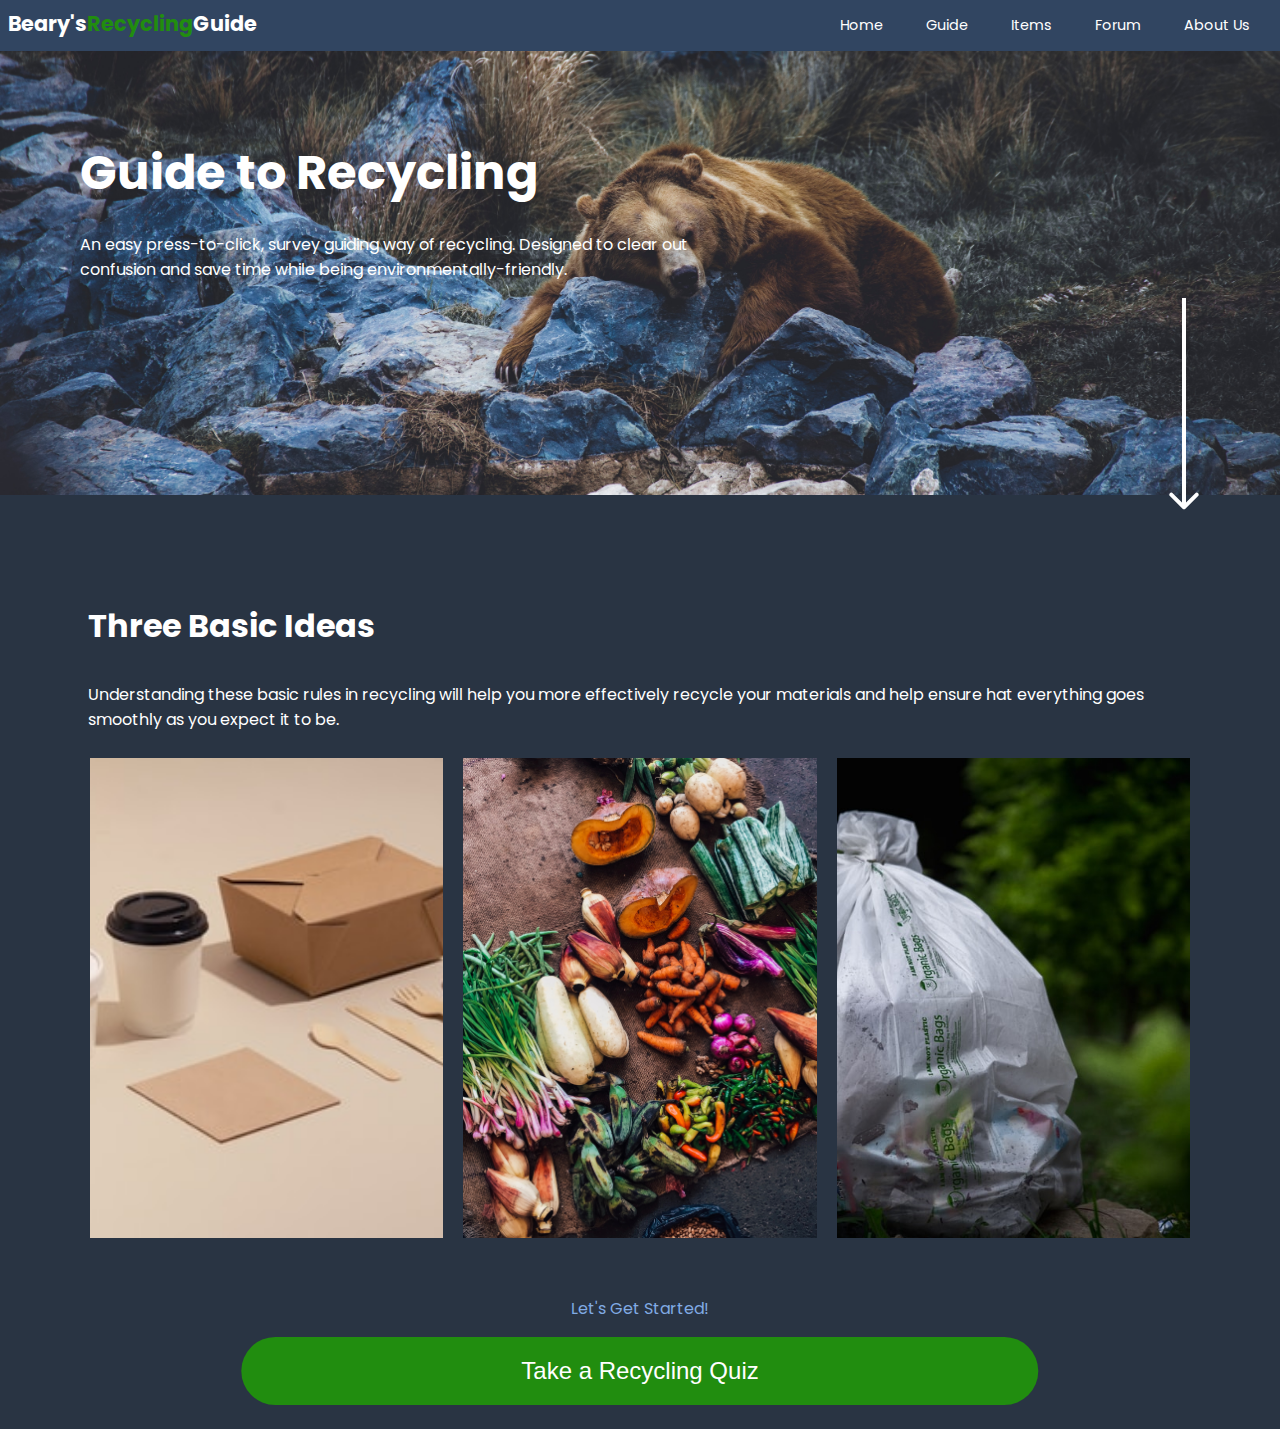
==== index.html @ f14ce835 "init" ====
<!DOCTYPE html>
<html lang="en">
    <head>
        <meta charset="UTF-8">
        <meta http-equiv="X-UA-Compatible" content="IE=edge">
        <meta name="viewport" content="width=device-width, initial-scale=1.0">
        <title>Home</title>
        <link rel="preconnect" href="https://fonts.googleapis.com">
        <link rel="preconnect" href="https://fonts.gstatic.com" crossorigin>
        <link href="https://fonts.googleapis.com/css2?family=Poppins:wght@400;700&display=swap" rel="stylesheet">
        <link rel="stylesheet" href="css/main.css">
    </head>
    <body>
        <header id="navbar"> <!--The Navigation bar-->
            <a href="#" class="logo">Beary's<span>Recycling</span>Guide</a>
            <svg class = "menu" xmlns="http://www.w3.org/2000/svg" viewBox="0 0 25 17.667">
                <g id="Group_145" data-name="Group 145" transform="translate(-260.5 -1229.833)">
                  <g id="Icon_feather-menu" data-name="Icon feather-menu" transform="translate(257.5 1222.333)">
                    <path id="Path_321" data-name="Path 321" d="M4.5,18H17.537" transform="translate(0 -1.667)" fill="none" stroke="#000" stroke-linecap="round" stroke-linejoin="round" stroke-width="3"/>
                    <path id="Path_322" data-name="Path 322" d="M4.5,9h22" fill="none" stroke="#000" stroke-linecap="round" stroke-linejoin="round" stroke-width="3"/>
                    <path id="Path_323" data-name="Path 323" d="M4.5,27h22" transform="translate(0 -3.333)" fill="none" stroke="#000" stroke-linecap="round" stroke-linejoin="round" stroke-width="3"/>
                  </g>
                </g>
            </svg>
            <nav>
                <img class= "close" src="images/closing.svg" alt="close-button">
                <ul>
                    <li><a href="#">Home</a></li>
                    <li><a href="#">Guide</a></li>
                    
                    <li class="dropdown">
                        <button class="dropbtn">Items<i class="fa fa-caret-down"></i></button>
                        <ul class="dropdown-content">
                            <li><a href="#">Plastic</a></li>
                            <li><a href="#">Paper</a></li>
                            <li><a href="#">Flammable Items</a></li>
                            <li><a href="#">Clothing</a></li>
                            <li><a href="#">Electronics</a></li>
                        </ul>   
                    </li>

                    <li><a href="#">Forum</a></li>
                    <li><a href="#">About Us</a></li>
                </ul>
            </nav>
        </header>
        <div class="hero-img"></div>
        <div class="wrapper">
            
            <section class="hero">
                <h1>Guide to Recycling</h1>
                <p>An easy press-to-click, survey guiding way of recycling. Designed to clear out confusion and save time while being environmentally-friendly.</p>
                <svg class="down-arrow" viewBox="0 0 24 159" fill="none" xmlns="http://www.w3.org/2000/svg">
                    <path d="M10.9393 158.061C11.5251 158.646 12.4749 158.646 13.0607 158.061L22.6066 148.515C23.1924 147.929 23.1924 146.979 22.6066 146.393C22.0208 145.808 21.0711 145.808 20.4853 146.393L12 154.879L3.51473 146.393C2.92894 145.808 1.97919 145.808 1.3934 146.393C0.807618 146.979 0.807618 147.929 1.3934 148.515L10.9393 158.061ZM10.5 6.55671e-08L10.5 157L13.5 157L13.5 -6.55671e-08L10.5 6.55671e-08Z" fill="white"/>
                </svg>
            </section>
            
            <section class="simple-info">
                <h3>Three Basic Ideas</h3>
                <p>Understanding these basic rules in recycling will help you more effectively recycle your materials and help ensure hat everything goes smoothly as you expect it to be.</p>
                <div class = "pics">
                    <div class="column">
                        <div class="info-pic-a">
                            <img src="images/recyclables.jpg" alt="Recyclables" class="info-image" style="width:100%">
                            <div class="overlay">
                                <div class="text">Plastic bottles, cans, paper and cardboard materials are very much recycle.</div>
                            </div>
                        </div>
                    </div>

                    <div class="column">
                        <div class="info-pic-b">
                            <img src="images/food-waste.jpg" alt="Food" class="info-image">
                            <div class="overlay">
                                <div class="text">Remove any food and liquid on or in any recycable materials to ensure recycables are recycled.</div>
                            </div>
                        </div>
                    </div>

                    <div class="column">
                        <div class="info-pic-c">
                            <img src="images/plastic-bags.jpg" alt="Plastic" class="info-image">
                            <div class="overlay">
                                <div class="text">Don't recycle any loose plastic bags or have recyclables bagged.</div>
                            </div>
                        </div>
                    </div>
                <div>
            </section>

            <section class="guide">
                <p class="small-txt">Let's Get Started!</p>
                <button class="guide-btn" onclick="location.href='http://www.google.com'" type="button"> Take a Recycling Quiz</button>
            </section>
        </div>
        <script src="script.js"></script>
    </body>
</html>
---- css/main.css ----
body {
  margin: 0;
  font-family: "Poppins", sans-serif;
  color: white;
  background: #293443;
}

.wrapper {
  margin: 1.5em;
}

a {
  text-decoration: none;
  font-size: 1.3rem;
}

.hero-img {
  position: absolute;
  top: 0;
  left: 0;
  background: url("../images/hero-img.jpg");
  background-size: cover;
  background-position-x: 50%;
  background-position-y: 0%;
  width: 100%;
  height: 100vh;
  z-index: -1;
  -webkit-animation: introload 1.5s forwards;
          animation: introload 1.5s forwards;
}

.logo {
  color: white;
  font-weight: bold;
}
.logo span {
  color: #218D0F;
}

nav {
  position: fixed;
  right: 0;
  top: 0;
  background: #314561;
  width: 50%;
  height: 100vh;
  z-index: 1;
  transform: translateX(100%);
  transition: transform 0.5s ease-in-out;
}
nav ul {
  list-style-type: none;
  padding: 0;
  margin-top: 8em;
}
nav ul button {
  color: white;
  padding: 0.75em 2em;
  text-align: left;
  cursor: pointer;
  background: #314561;
  width: 100%;
  font-family: "Poppins", sans-serif;
  font-size: 1.3rem;
  border: none;
}
nav ul button:hover {
  background: #415269;
}
nav ul a {
  color: white;
  padding: 0.75em 2em;
  display: block;
}
nav ul a:hover {
  background: #415269;
}
nav ul .active {
  background-color: green;
  color: white;
}
nav ul .dropdown-content {
  display: none;
  background-color: #212f42;
  margin: 0px;
  padding-left: 0px;
}
nav img {
  cursor: pointer;
  float: right;
  margin: 1em;
  width: 3em;
  filter: invert(100%);
}

.open-nav {
  transform: translateX(0%);
}

header {
  display: flex;
  justify-content: space-between;
  background: #314561;
  padding: 0.5em;
  margin-top: 0px;
}
header svg {
  width: 3em;
  margin-top: 0;
  cursor: pointer;
  filter: invert(100%) sepia(0%) saturate(0%) hue-rotate(0deg) brightness(100%) contrast(100%);
}

.sticky {
  position: fixed;
  top: 0;
  width: 100vw;
  padding: 0.5em 5em;
  z-index: 3;
}

.sticky + .content {
  padding-top: 60px;
}

h1 {
  font-size: 3rem;
  margin-top: 2em;
  line-height: 3.3rem;
}

section.hero {
  color: white;
  height: 90vh;
  -webkit-animation: moveDown 1s ease-in-out forwards;
          animation: moveDown 1s ease-in-out forwards;
}
section.hero .down-arrow {
  position: absolute;
  right: 5em;
  bottom: 10em;
  width: 2em;
  margin-top: 5em;
  z-index: -1;
  animation: moveArrow 1s alternate-reverse infinite;
}

.simple-info img {
  width: 100%;
  -o-object-fit: cover;
     object-fit: cover;
  position: relative;
  height: 30em;
  margin-bottom: 2em;
}
.simple-info h3 {
  font-size: 2rem;
  margin-top: 0.3em;
  margin-left: 0.5rem;
}
.simple-info p {
  margin-left: 0.5rem;
  margin-right: 0.5rem;
}

.info-pic-a {
  position: relative;
  width: 100%;
}

.info-pic-b {
  position: relative;
  width: 100%;
}

.info-pic-c {
  position: relative;
  width: 100%;
}

.info-image {
  display: block;
  width: 100%;
  height: auto;
}

.overlay {
  position: absolute;
  top: 0;
  bottom: 0;
  left: 0;
  right: 0;
  height: 100%;
  width: 100%;
  opacity: 0%;
  transition: 0.5s ease;
  background-color: #218D0F;
}

.info-pic-a:hover .overlay {
  opacity: 1;
}

.info-pic-b:hover .overlay {
  opacity: 1;
}

.info-pic-c:hover .overlay {
  opacity: 1;
}

.text {
  color: white;
  font-size: 1.75rem;
  position: absolute;
  top: 50%;
  left: 50%;
  transform: translate(-50%, -50%);
  text-align: center;
}

.guide p {
  font-size: 1rem;
  text-align: center;
  color: #81ABE4;
}
.guide button {
  position: relative;
  top: 50%;
  left: 50%;
  font-size: 1.5rem;
  transform: translate(-50%, 0%);
  color: white;
  font-weight: medium;
  background-color: #218D0F;
  border: none;
  text-align: center;
  padding: 20px 25%;
  border-radius: 100px;
  cursor: pointer;
}
.guide button:hover {
  background-color: #166108;
}

@media only screen and (min-width: 680px) {
  body {
    font-family: "Poppins", sans-serif;
  }
  .wrapper {
    margin: 1.5em 5em;
  }
}
@media only screen and (min-width: 920px) {
  .menu {
    display: none;
  }
  nav {
    transform: translateX(0);
    position: relative;
    display: block;
    width: auto;
    height: auto;
    background: none;
  }
  nav img {
    display: none;
  }
  nav ul {
    display: flex;
    margin: 0;
  }
  nav ul a {
    color: white;
    padding: 0.5em 1.5em;
    font-size: 0.9rem;
  }
  nav ul a:hover {
    background: none;
    text-decoration: underline;
  }
  nav ul button {
    color: white;
    padding: 0.5em 1.5em;
    cursor: pointer;
    background: none;
    width: 100%;
    font-size: 0.9rem;
    border: none;
  }
  nav ul button:hover {
    background: none;
    text-decoration: underline;
  }
  nav ul .dropdown {
    float: left;
    overflow: hidden;
  }
  nav ul .dropdown-content {
    display: none;
    position: absolute;
    min-width: 160px;
    background-color: hsl(215deg, 33%, 29%);
    z-index: 2;
    opacity: 1;
  }
  nav ul .dropdown-content a {
    float: none;
    padding: 12px 16px;
    display: block;
  }
  nav ul .dropdown-content a:hover {
    background: hsl(215deg, 31%, 18%);
    text-decoration: none;
  }
  nav ul .dropdown:hover .dropdown-content {
    display: block;
  }
  .hero-img {
    background-position-x: 50%;
    background-position-y: 50%;
    width: 100%;
    height: 55vh;
  }
  section.hero {
    height: auto;
    margin-bottom: 20em;
  }
  section.hero p {
    width: 60%;
  }
  section.hero .down-arrow {
    position: unset;
    float: right;
    margin-top: 0em;
  }
  .pics {
    display: flex;
  }
  .column {
    flex: 40%;
    padding: 10px;
  }
}
@-webkit-keyframes introload {
  from {
    -webkit-clip-path: polygon(0 0, 100% 0, 100% 0, 0 0);
            clip-path: polygon(0 0, 100% 0, 100% 0, 0 0);
  }
  to {
    -webkit-clip-path: polygon(0 0, 100% 0, 100% 100%, 0 100%);
            clip-path: polygon(0 0, 100% 0, 100% 100%, 0 100%);
  }
}
@keyframes introload {
  from {
    -webkit-clip-path: polygon(0 0, 100% 0, 100% 0, 0 0);
            clip-path: polygon(0 0, 100% 0, 100% 0, 0 0);
  }
  to {
    -webkit-clip-path: polygon(0 0, 100% 0, 100% 100%, 0 100%);
            clip-path: polygon(0 0, 100% 0, 100% 100%, 0 100%);
  }
}
@-webkit-keyframes moveArrow {
  from {
    transform: translateY(-30px);
  }
  to {
    transform: translateY(0);
  }
}
@keyframes moveArrow {
  from {
    transform: translateY(-30px);
  }
  to {
    transform: translateY(0);
  }
}/*# sourceMappingURL=main.css.map */
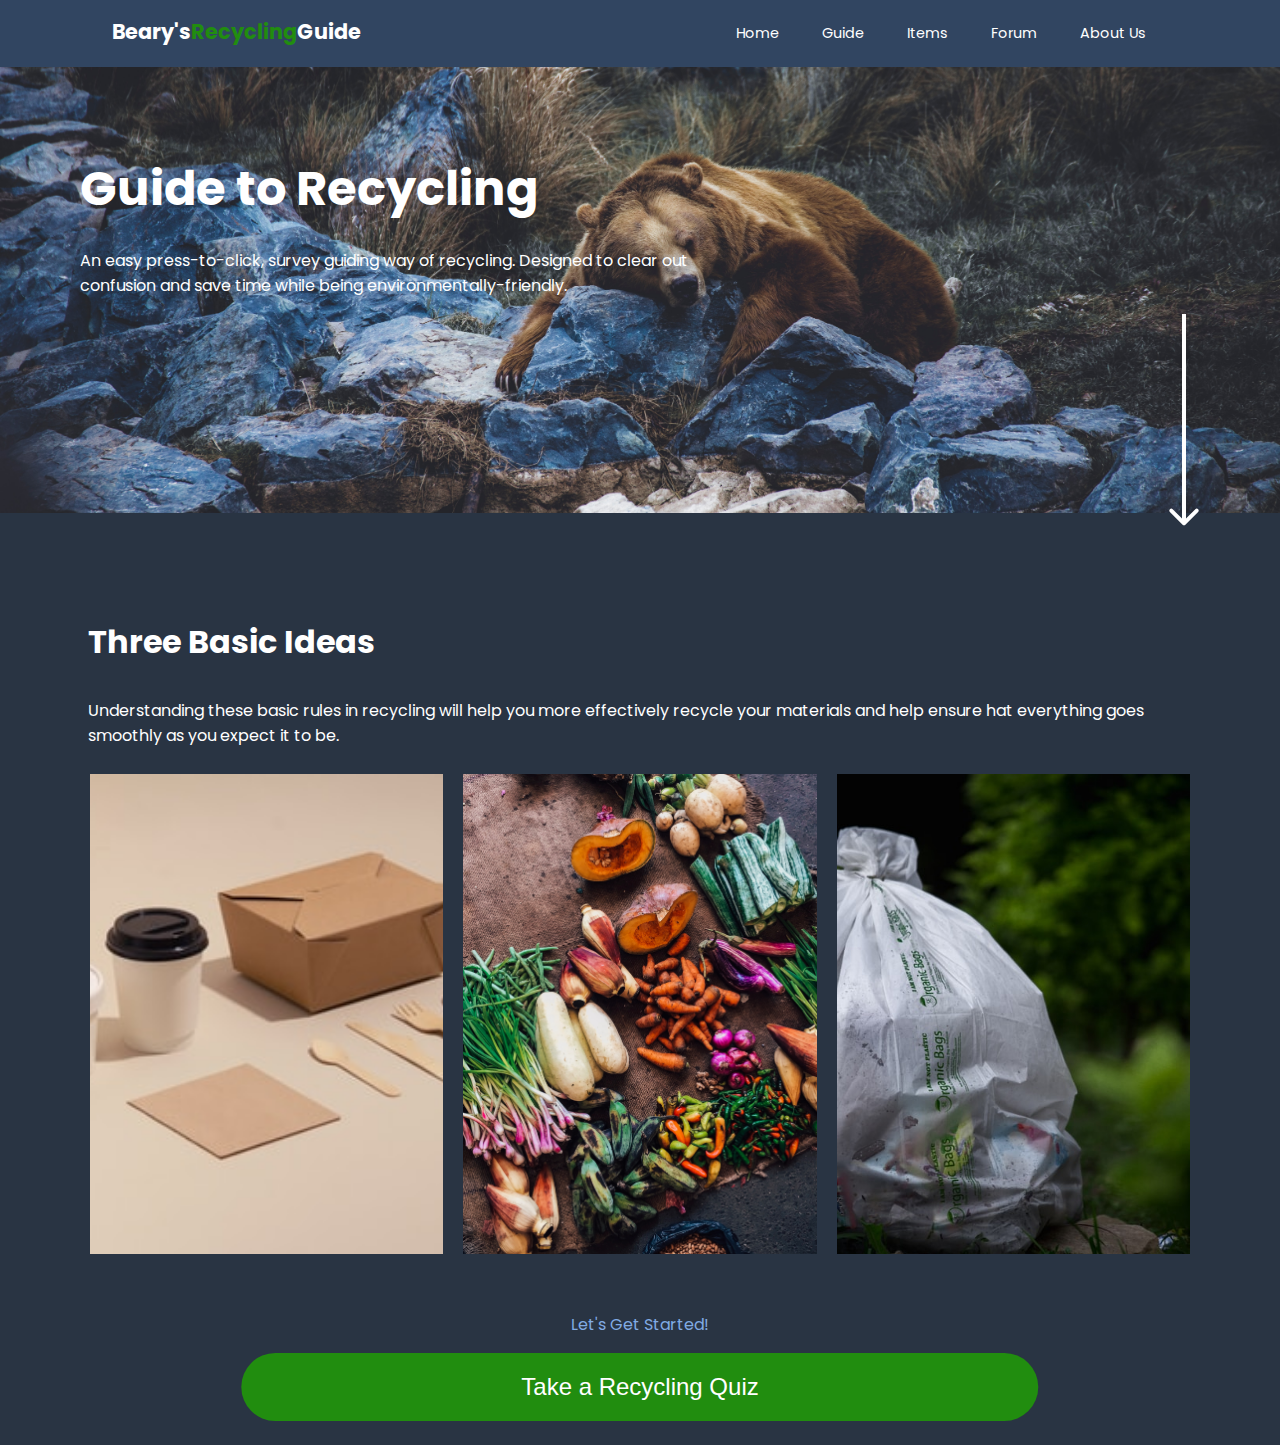
==== commit b3fe89b0: "init" ====
--- a/index.html
+++ b/index.html
@@ -11,39 +11,44 @@
         <link rel="stylesheet" href="css/main.css">
     </head>
     <body>
-        <header id="navbar"> <!--The Navigation bar-->
-            <a href="#" class="logo">Beary's<span>Recycling</span>Guide</a>
-            <svg class = "menu" xmlns="http://www.w3.org/2000/svg" viewBox="0 0 25 17.667">
-                <g id="Group_145" data-name="Group 145" transform="translate(-260.5 -1229.833)">
-                  <g id="Icon_feather-menu" data-name="Icon feather-menu" transform="translate(257.5 1222.333)">
-                    <path id="Path_321" data-name="Path 321" d="M4.5,18H17.537" transform="translate(0 -1.667)" fill="none" stroke="#000" stroke-linecap="round" stroke-linejoin="round" stroke-width="3"/>
-                    <path id="Path_322" data-name="Path 322" d="M4.5,9h22" fill="none" stroke="#000" stroke-linecap="round" stroke-linejoin="round" stroke-width="3"/>
-                    <path id="Path_323" data-name="Path 323" d="M4.5,27h22" transform="translate(0 -3.333)" fill="none" stroke="#000" stroke-linecap="round" stroke-linejoin="round" stroke-width="3"/>
-                  </g>
-                </g>
-            </svg>
-            <nav>
-                <img class= "close" src="images/closing.svg" alt="close-button">
-                <ul>
-                    <li><a href="#">Home</a></li>
-                    <li><a href="#">Guide</a></li>
+        <div class="navbar" id="navbar">
+            <header id="navbar"> <!--The Navigation bar-->
+                
+                    <a href="#" class="logo">Beary's<span>Recycling</span>Guide</a>
+                    <svg class = "menu" xmlns="http://www.w3.org/2000/svg" viewBox="0 0 25 17.667">
+                        <g id="Group_145" data-name="Group 145" transform="translate(-260.5 -1229.833)">
+                        <g id="Icon_feather-menu" data-name="Icon feather-menu" transform="translate(257.5 1222.333)">
+                            <path id="Path_321" data-name="Path 321" d="M4.5,18H17.537" transform="translate(0 -1.667)" fill="none" stroke="#000" stroke-linecap="round" stroke-linejoin="round" stroke-width="3"/>
+                            <path id="Path_322" data-name="Path 322" d="M4.5,9h22" fill="none" stroke="#000" stroke-linecap="round" stroke-linejoin="round" stroke-width="3"/>
+                            <path id="Path_323" data-name="Path 323" d="M4.5,27h22" transform="translate(0 -3.333)" fill="none" stroke="#000" stroke-linecap="round" stroke-linejoin="round" stroke-width="3"/>
+                        </g>
+                        </g>
+                    </svg>
                     
-                    <li class="dropdown">
-                        <button class="dropbtn">Items<i class="fa fa-caret-down"></i></button>
-                        <ul class="dropdown-content">
-                            <li><a href="#">Plastic</a></li>
-                            <li><a href="#">Paper</a></li>
-                            <li><a href="#">Flammable Items</a></li>
-                            <li><a href="#">Clothing</a></li>
-                            <li><a href="#">Electronics</a></li>
-                        </ul>   
-                    </li>
+                    <nav>
+                        <img class= "close" src="images/closing.svg" alt="close-button">
+                        <ul>
+                            <li><a href="#">Home</a></li>
+                            <li><a href="#">Guide</a></li>
+                            
+                            <li class="dropdown">
+                                <button class="dropbtn">Items<i class="fa fa-caret-down"></i></button>
+                                <ul class="dropdown-content">
+                                    <li><a href="#">Plastic</a></li>
+                                    <li><a href="#">Paper</a></li>
+                                    <li><a href="#">Flammable Items</a></li>
+                                    <li><a href="#">Clothing</a></li>
+                                    <li><a href="#">Electronics</a></li>
+                                </ul>   
+                            </li>
 
-                    <li><a href="#">Forum</a></li>
-                    <li><a href="#">About Us</a></li>
-                </ul>
-            </nav>
-        </header>
+                            <li><a href="#">Forum</a></li>
+                            <li><a href="#">About Us</a></li>
+                        </ul>
+                    </nav>
+                
+            </header>
+        </div>
         <div class="hero-img"></div>
         <div class="wrapper">
             
--- a/css/main.css
+++ b/css/main.css
@@ -100,27 +100,14 @@
 header {
   display: flex;
   justify-content: space-between;
-  background: #314561;
+  margin: 0px 1.5em;
   padding: 0.5em;
-  margin-top: 0px;
 }
 header svg {
   width: 3em;
   margin-top: 0;
   cursor: pointer;
   filter: invert(100%) sepia(0%) saturate(0%) hue-rotate(0deg) brightness(100%) contrast(100%);
-}
-
-.sticky {
-  position: fixed;
-  top: 0;
-  width: 100vw;
-  padding: 0.5em 5em;
-  z-index: 3;
-}
-
-.sticky + .content {
-  padding-top: 60px;
 }
 
 h1 {
@@ -255,6 +242,21 @@
   .menu {
     display: none;
   }
+  .navbar {
+    padding: 0.5em 5em;
+    background: #314561;
+  }
+  .sticky {
+    position: fixed;
+    display: flex;
+    width: 100%;
+    justify-content: space-between;
+    background: #314561;
+    padding: 0.5em 5em;
+    margin-top: 0px;
+    top: 0;
+    z-index: 3;
+  }
   nav {
     transform: translateX(0);
     position: relative;
@@ -320,7 +322,7 @@
     background-position-x: 50%;
     background-position-y: 50%;
     width: 100%;
-    height: 55vh;
+    height: 57vh;
   }
   section.hero {
     height: auto;
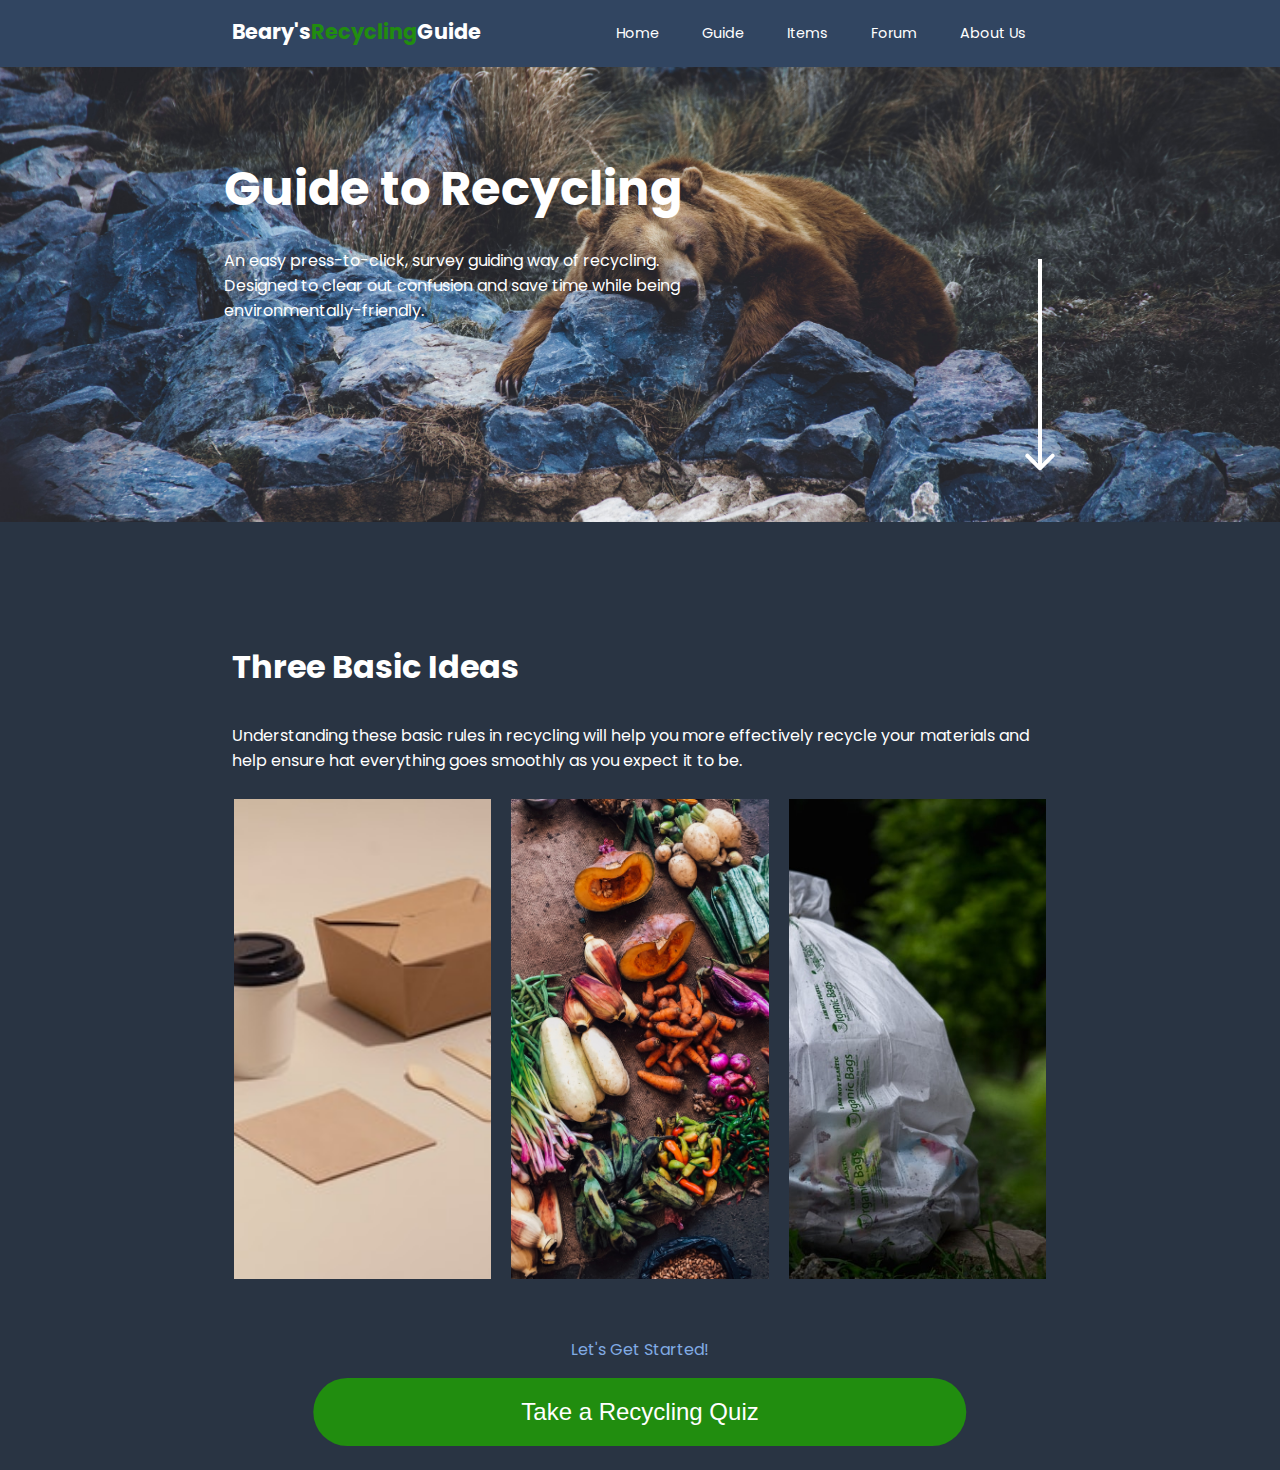
==== commit 0f42f7f3: "init" ====
--- a/index.html
+++ b/index.html
@@ -12,7 +12,7 @@
     </head>
     <body>
         <div class="navbar" id="navbar">
-            <header id="navbar"> <!--The Navigation bar-->
+            <header> <!--The Navigation bar-->
                 
                     <a href="#" class="logo">Beary's<span>Recycling</span>Guide</a>
                     <svg class = "menu" xmlns="http://www.w3.org/2000/svg" viewBox="0 0 25 17.667">
--- a/css/main.css
+++ b/css/main.css
@@ -243,19 +243,14 @@
     display: none;
   }
   .navbar {
-    padding: 0.5em 5em;
+    padding: 0.5em 0em;
     background: #314561;
   }
   .sticky {
     position: fixed;
-    display: flex;
     width: 100%;
-    justify-content: space-between;
-    background: #314561;
-    padding: 0.5em 5em;
-    margin-top: 0px;
-    top: 0;
-    z-index: 3;
+    top: 0px;
+    z-index: 1;
   }
   nav {
     transform: translateX(0);
@@ -322,7 +317,7 @@
     background-position-x: 50%;
     background-position-y: 50%;
     width: 100%;
-    height: 57vh;
+    height: 58vh;
   }
   section.hero {
     height: auto;
@@ -334,7 +329,10 @@
   section.hero .down-arrow {
     position: unset;
     float: right;
-    margin-top: 0em;
+    margin-top: -5em;
+  }
+  .simple-info {
+    margin-top: 0.5em;
   }
   .pics {
     display: flex;
@@ -344,6 +342,14 @@
     padding: 10px;
   }
 }
+@media only screen and (min-width: 1200px) {
+  header {
+    margin: 0px 14em;
+  }
+  .wrapper {
+    margin: 1.5em 14em;
+  }
+}
 @-webkit-keyframes introload {
   from {
     -webkit-clip-path: polygon(0 0, 100% 0, 100% 0, 0 0);
@@ -379,4 +385,24 @@
   to {
     transform: translateY(0);
   }
+}
+@-webkit-keyframes moveDown {
+  from {
+    transform: translateY(-100px);
+    opacity: 0;
+  }
+  to {
+    transform: translateY(0);
+    opacity: 1;
+  }
+}
+@keyframes moveDown {
+  from {
+    transform: translateY(-100px);
+    opacity: 0;
+  }
+  to {
+    transform: translateY(0);
+    opacity: 1;
+  }
 }/*# sourceMappingURL=main.css.map */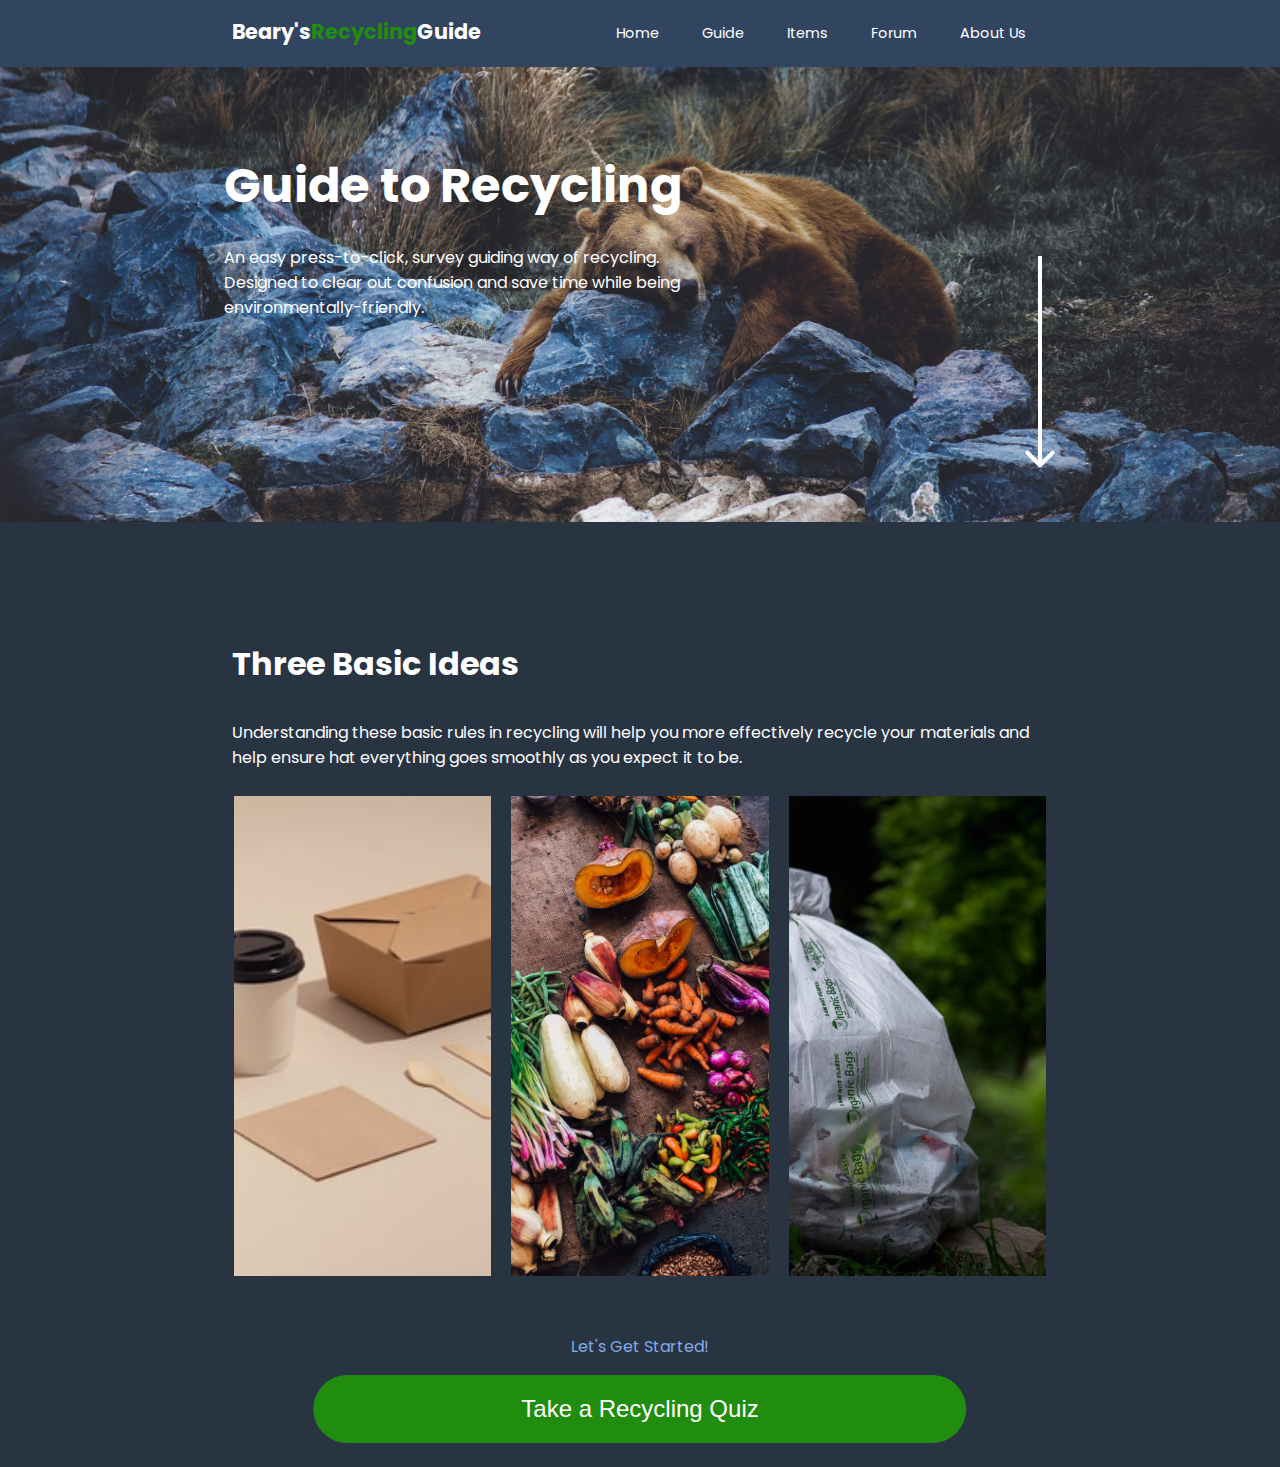
==== commit c14e722c: "init" ====
--- a/index.html
+++ b/index.html
@@ -11,7 +11,7 @@
         <link rel="stylesheet" href="css/main.css">
     </head>
     <body>
-        <div class="navbar" id="navbar">
+        <div class="navbar sticky" id="navbar">
             <header> <!--The Navigation bar-->
                 
                     <a href="#" class="logo">Beary's<span>Recycling</span>Guide</a>
@@ -77,7 +77,7 @@
                         <div class="info-pic-b">
                             <img src="images/food-waste.jpg" alt="Food" class="info-image">
                             <div class="overlay">
-                                <div class="text">Remove any food and liquid on or in any recycable materials to ensure recycables are recycled.</div>
+                                <div class="text">Remove any food and liquid on or in any recyclable so they can be recycled.</div>
                             </div>
                         </div>
                     </div>
--- a/css/main.css
+++ b/css/main.css
@@ -215,8 +215,8 @@
   position: relative;
   top: 50%;
   left: 50%;
+  transform: translate(-50%, 0%);
   font-size: 1.5rem;
-  transform: translate(-50%, 0%);
   color: white;
   font-weight: medium;
   background-color: #218D0F;
@@ -231,8 +231,8 @@
 }
 
 @media only screen and (min-width: 680px) {
-  body {
-    font-family: "Poppins", sans-serif;
+  header {
+    margin: 0em 5em;
   }
   .wrapper {
     margin: 1.5em 5em;
@@ -321,6 +321,7 @@
   }
   section.hero {
     height: auto;
+    margin-top: 10em;
     margin-bottom: 20em;
   }
   section.hero p {
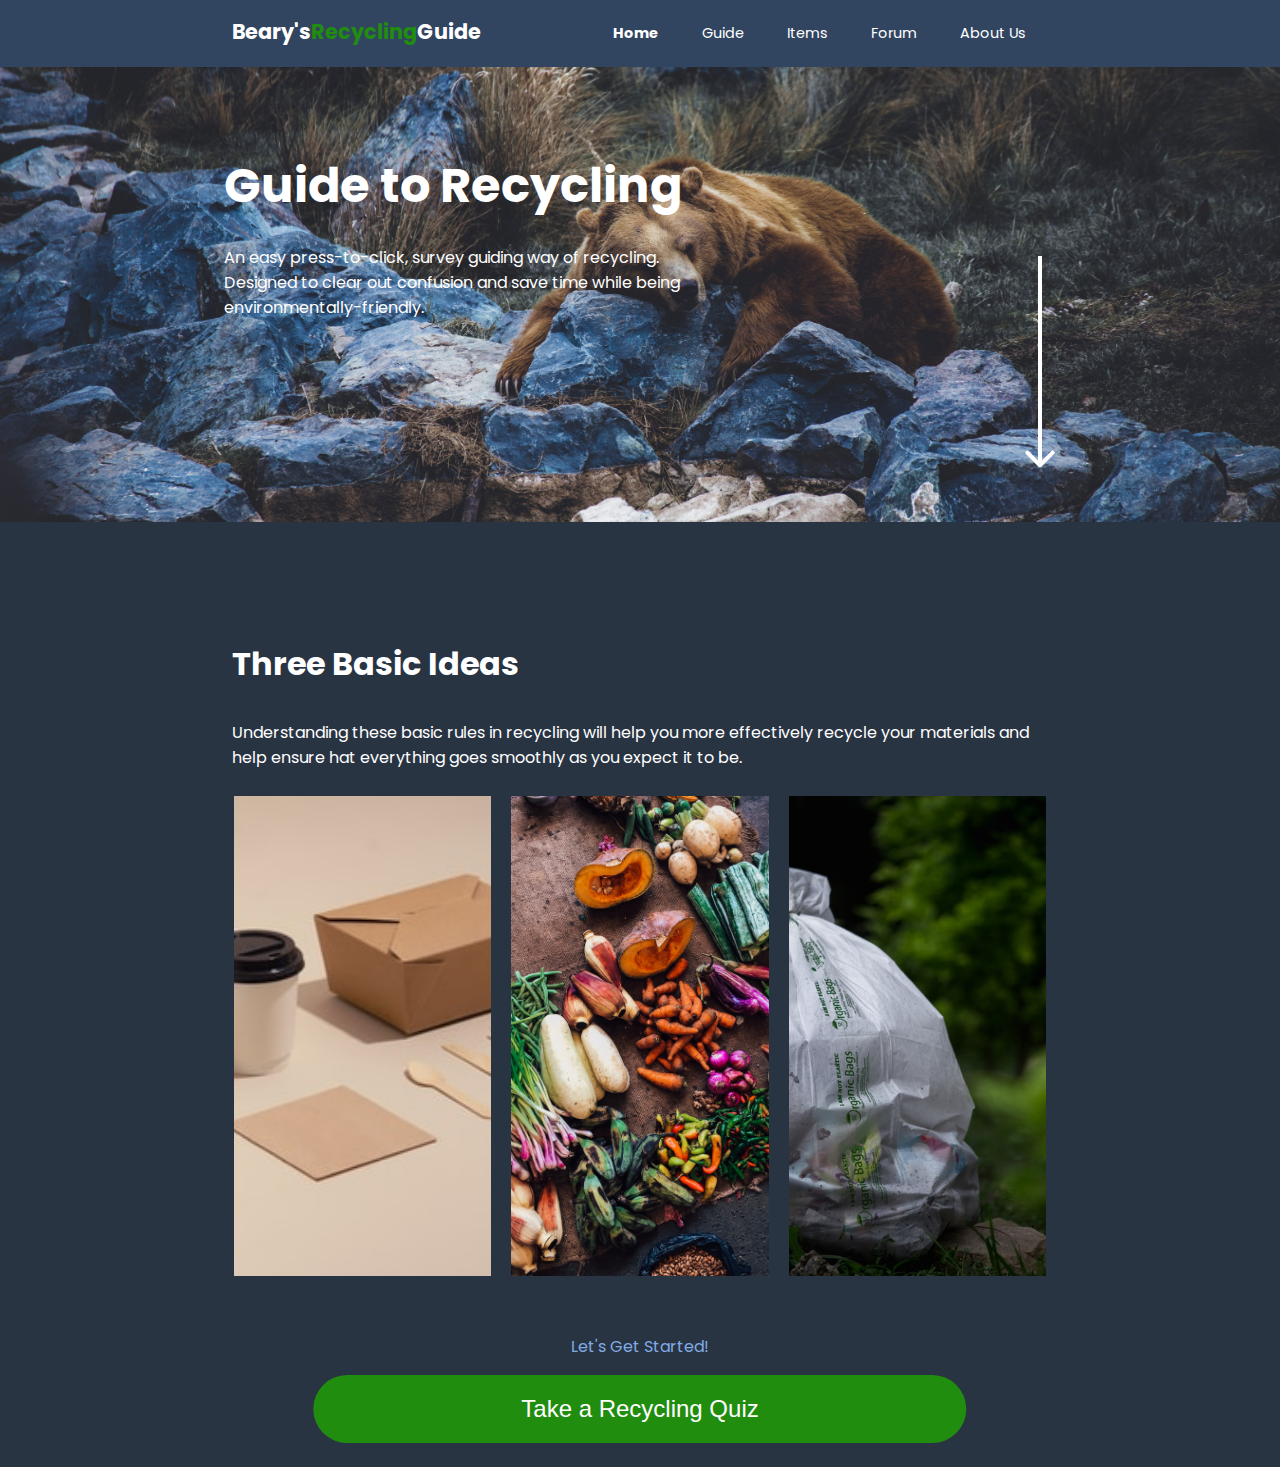
==== commit 4dc1b0ab: "init" ====
--- a/index.html
+++ b/index.html
@@ -28,13 +28,13 @@
                     <nav>
                         <img class= "close" src="images/closing.svg" alt="close-button">
                         <ul>
-                            <li><a href="#">Home</a></li>
+                            <li><a href="#" style="font-weight: bold">Home</a></li>
                             <li><a href="#">Guide</a></li>
                             
                             <li class="dropdown">
                                 <button class="dropbtn">Items<i class="fa fa-caret-down"></i></button>
                                 <ul class="dropdown-content">
-                                    <li><a href="#">Plastic</a></li>
+                                    <li><a href="plastic.html">Plastic</a></li>
                                     <li><a href="#">Paper</a></li>
                                     <li><a href="#">Flammable Items</a></li>
                                     <li><a href="#">Clothing</a></li>
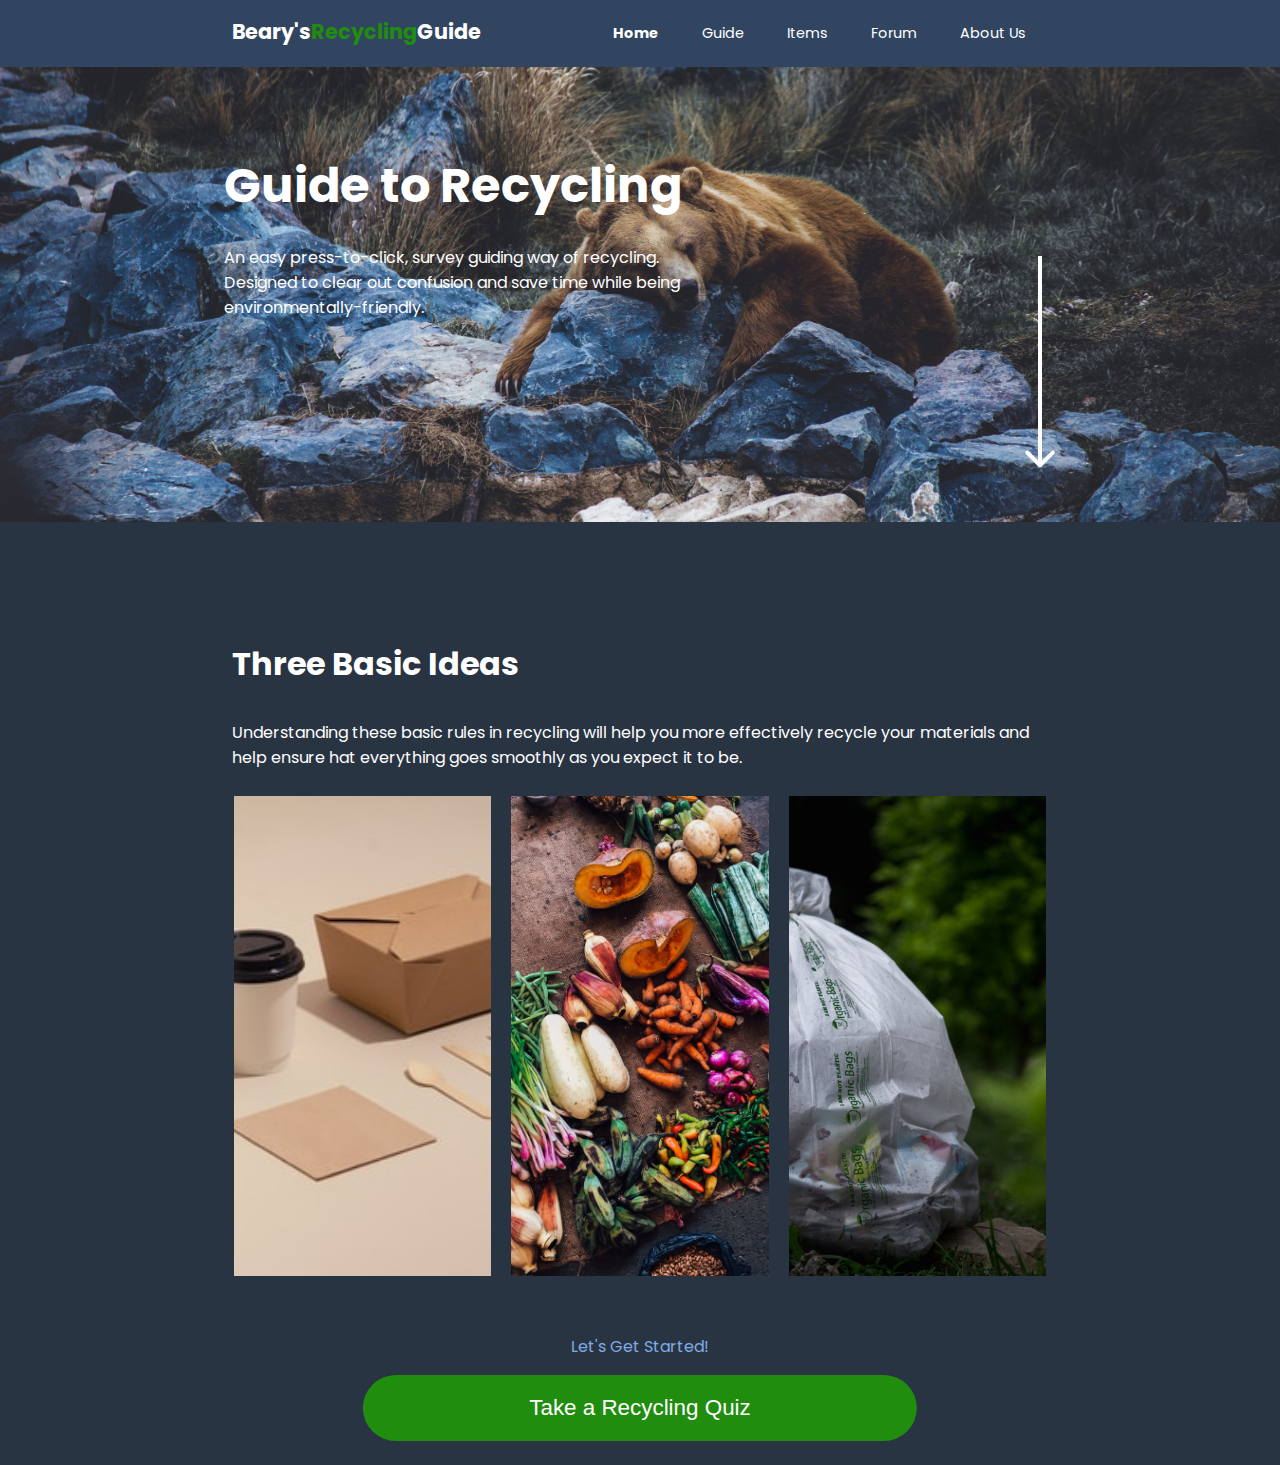
==== commit 89eb272e: "init" ====
--- a/index.html
+++ b/index.html
@@ -35,6 +35,8 @@
                                 <button class="dropbtn">Items<i class="fa fa-caret-down"></i></button>
                                 <ul class="dropdown-content">
                                     <li><a href="plastic.html">Plastic</a></li>
+                                    <li><a href="#">Glass</a></li>
+                                    <li><a href="#">Metal</a></li>
                                     <li><a href="#">Paper</a></li>
                                     <li><a href="#">Flammable Items</a></li>
                                     <li><a href="#">Clothing</a></li>
@@ -65,7 +67,7 @@
                 <p>Understanding these basic rules in recycling will help you more effectively recycle your materials and help ensure hat everything goes smoothly as you expect it to be.</p>
                 <div class = "pics">
                     <div class="column">
-                        <div class="info-pic-a">
+                        <div class="info-pic">
                             <img src="images/recyclables.jpg" alt="Recyclables" class="info-image" style="width:100%">
                             <div class="overlay">
                                 <div class="text">Plastic bottles, cans, paper and cardboard materials are very much recycle.</div>
@@ -74,7 +76,7 @@
                     </div>
 
                     <div class="column">
-                        <div class="info-pic-b">
+                        <div class="info-pic">
                             <img src="images/food-waste.jpg" alt="Food" class="info-image">
                             <div class="overlay">
                                 <div class="text">Remove any food and liquid on or in any recyclable so they can be recycled.</div>
@@ -83,7 +85,7 @@
                     </div>
 
                     <div class="column">
-                        <div class="info-pic-c">
+                        <div class="info-pic">
                             <img src="images/plastic-bags.jpg" alt="Plastic" class="info-image">
                             <div class="overlay">
                                 <div class="text">Don't recycle any loose plastic bags or have recyclables bagged.</div>
@@ -95,7 +97,7 @@
 
             <section class="guide">
                 <p class="small-txt">Let's Get Started!</p>
-                <button class="guide-btn" onclick="location.href='http://www.google.com'" type="button"> Take a Recycling Quiz</button>
+                <button class="guide-btn" onclick="location.href='https://www1.nyc.gov/assets/dsny/site/services/recycling/what-to-recycle'" type="button"> Take a Recycling Quiz</button>
             </section>
         </div>
         <script src="script.js"></script>
--- a/css/main.css
+++ b/css/main.css
@@ -150,17 +150,7 @@
   margin-right: 0.5rem;
 }
 
-.info-pic-a {
-  position: relative;
-  width: 100%;
-}
-
-.info-pic-b {
-  position: relative;
-  width: 100%;
-}
-
-.info-pic-c {
+.info-pic {
   position: relative;
   width: 100%;
 }
@@ -184,15 +174,7 @@
   background-color: #218D0F;
 }
 
-.info-pic-a:hover .overlay {
-  opacity: 1;
-}
-
-.info-pic-b:hover .overlay {
-  opacity: 1;
-}
-
-.info-pic-c:hover .overlay {
+.info-pic:hover .overlay {
   opacity: 1;
 }
 
@@ -216,13 +198,13 @@
   top: 50%;
   left: 50%;
   transform: translate(-50%, 0%);
-  font-size: 1.5rem;
+  font-size: 1.4rem;
   color: white;
   font-weight: medium;
   background-color: #218D0F;
   border: none;
   text-align: center;
-  padding: 20px 25%;
+  padding: 20px 20%;
   border-radius: 100px;
   cursor: pointer;
 }
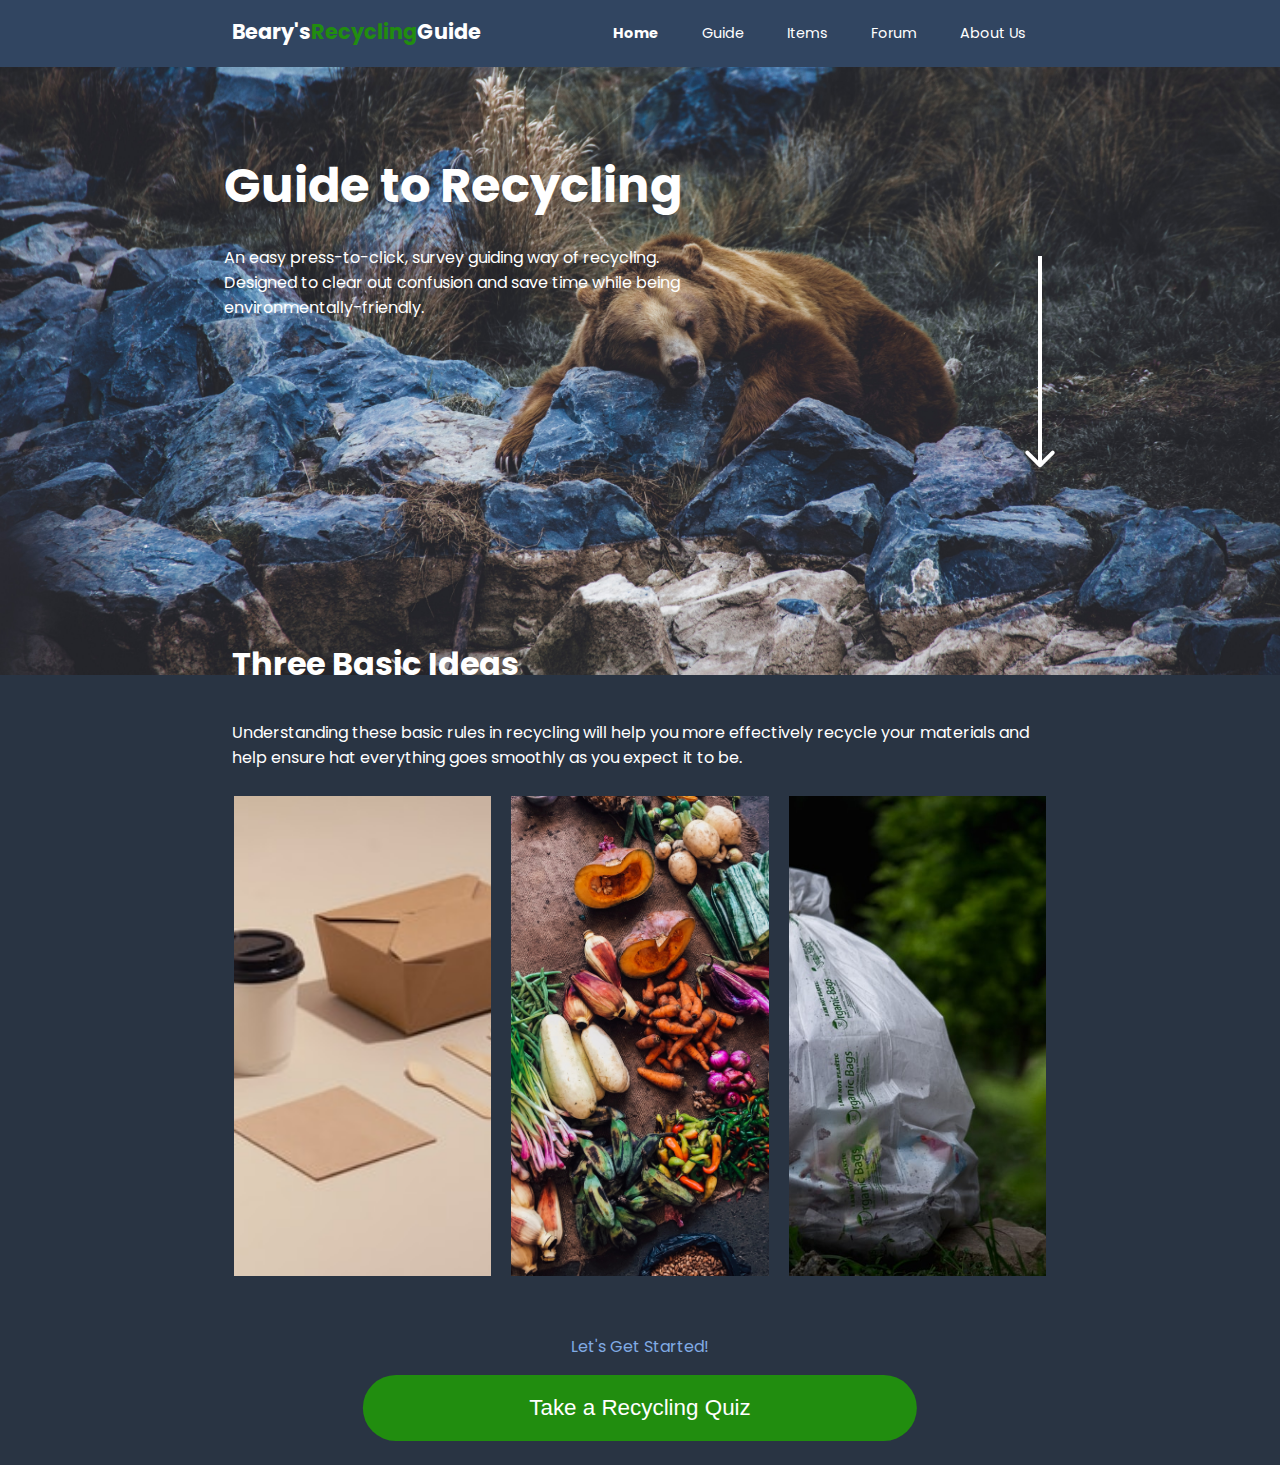
==== commit 2671cf53: "init" ====
--- a/index.html
+++ b/index.html
@@ -29,7 +29,7 @@
                         <img class= "close" src="images/closing.svg" alt="close-button">
                         <ul>
                             <li><a href="#" style="font-weight: bold">Home</a></li>
-                            <li><a href="#">Guide</a></li>
+                            <li><a href="guide.html">Guide</a></li>
                             
                             <li class="dropdown">
                                 <button class="dropbtn">Items<i class="fa fa-caret-down"></i></button>
@@ -97,7 +97,7 @@
 
             <section class="guide">
                 <p class="small-txt">Let's Get Started!</p>
-                <button class="guide-btn" onclick="location.href='https://www1.nyc.gov/assets/dsny/site/services/recycling/what-to-recycle'" type="button"> Take a Recycling Quiz</button>
+                <button class="guide-btn" onclick="location.href='guide.html'" type="button"> Take a Recycling Quiz</button>
             </section>
         </div>
         <script src="script.js"></script>
--- a/css/main.css
+++ b/css/main.css
@@ -299,7 +299,7 @@
     background-position-x: 50%;
     background-position-y: 50%;
     width: 100%;
-    height: 58vh;
+    height: 75vh;
   }
   section.hero {
     height: auto;
